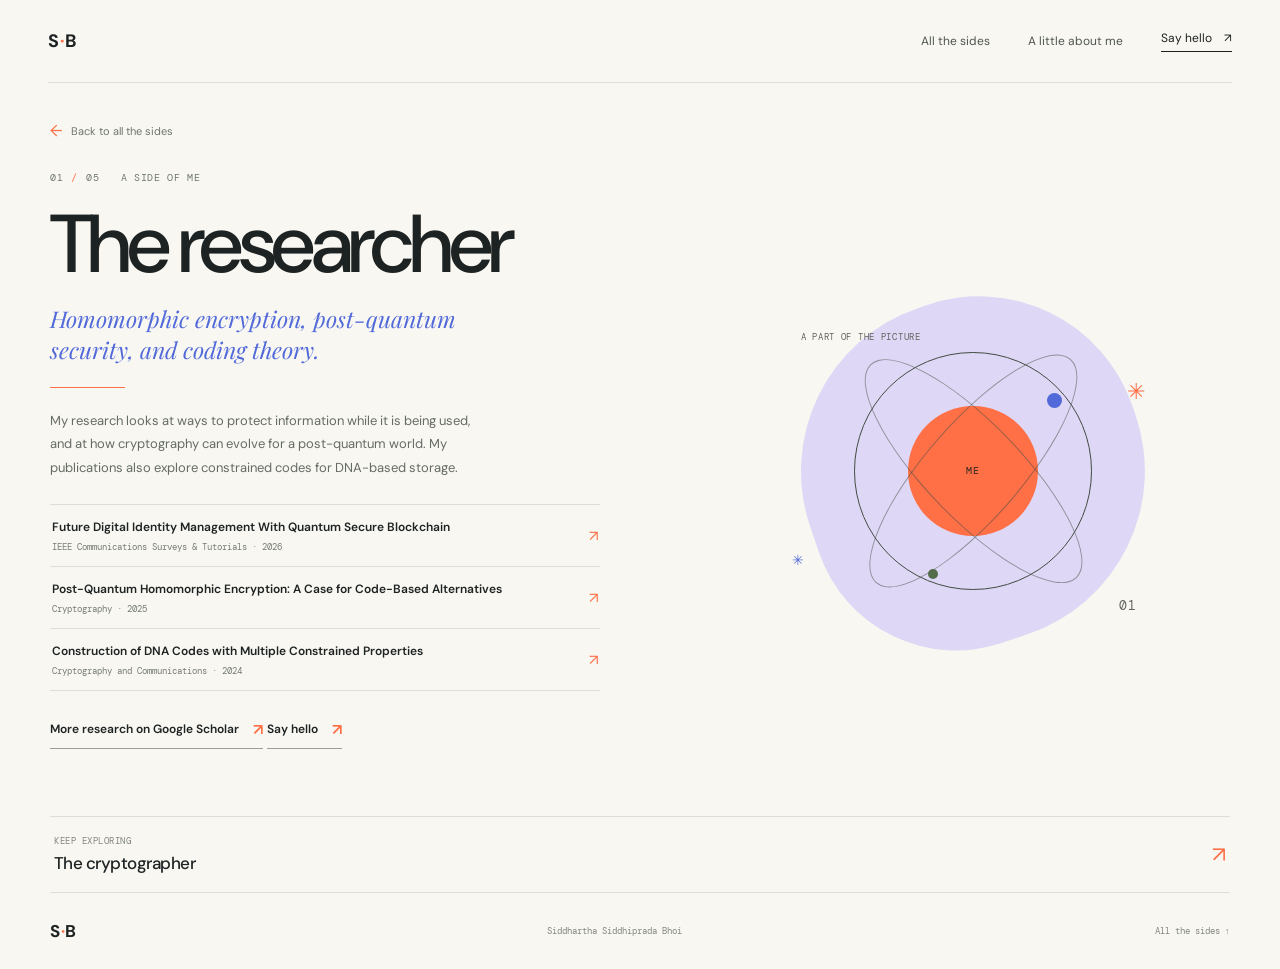
==== side.html @ e2498360 "Host photography images on the site" ====
<!doctype html>
<html lang="en">
  <head>
    <meta charset="utf-8">
    <meta name="viewport" content="width=device-width, initial-scale=1">
    <meta name="theme-color" content="#f8f7f2">
    <meta name="description" content="One of the many sides that make up a whole person.">
    <title>A side of me — a personal site</title>
    <link rel="stylesheet" href="styles.css">
    <script src="content.js" defer></script>
    <script src="app.js" defer></script>
  </head>
  <body class="detail-body">
    <header class="site-header">
      <a class="wordmark" href="index.html" aria-label="Home">S<span>·</span>B</a>
      <nav class="top-nav" aria-label="Main navigation"><a href="index.html#sides">All the sides</a><a href="index.html#about">A little about me</a><a class="nav-contact" href="index.html#hello">Say hello <span aria-hidden="true">↗</span></a></nav>
    </header>
    <main id="side-page" class="side-page page-wrap">
      <a class="back-link" href="index.html#sides"><span aria-hidden="true">←</span> Back to all the sides</a>
      <div class="detail-layout">
        <section class="detail-copy">
          <p class="eyebrow"><span data-side-number></span><span class="slash">/</span><span data-side-total></span> &nbsp; A SIDE OF ME</p>
          <h1 data-side-name>Your side</h1>
          <p class="detail-lede" data-side-subtitle></p>
          <div class="detail-divider"></div>
          <p class="detail-body-copy" data-side-detail></p>
          <ul class="publication-list" data-side-publications hidden></ul>
          <a class="text-link side-profile-link" data-side-profile href="#" target="_blank" rel="noopener noreferrer" hidden></a>
          <a class="text-link" href="index.html#hello">Say hello <span aria-hidden="true">↗</span></a>
        </section>
        <aside class="detail-art" aria-label="Decorative illustration">
          <span class="detail-art-label">A PART OF THE PICTURE</span>
          <div class="detail-orbit"><i></i><b></b><span>ME</span></div>
          <span class="detail-art-spark spark-a">✳</span><span class="detail-art-spark spark-b">✳</span>
          <span class="detail-art-index" data-side-number></span>
        </aside>
      </div>
      <section class="photo-section" data-side-gallery hidden aria-labelledby="photo-heading">
        <div class="section-heading">
          <div><p class="eyebrow">A FEW MOMENTS</p><h2 id="photo-heading">From behind the camera</h2></div>
          <p>Two frames from October and November 2018.</p>
        </div>
        <div class="photo-grid" data-photo-grid></div>
      </section>
      <a class="next-side" data-next-side href="side.html?side=two"><span><small>KEEP EXPLORING</small><b data-next-name>Next side</b></span><span class="next-arrow" aria-hidden="true">↗</span></a>
    </main>
    <footer class="site-footer page-wrap"><a class="wordmark" href="index.html">S<span>·</span>B</a><span>Siddhartha Siddhiprada Bhoi</span><a href="index.html#sides">All the sides ↑</a></footer>
  </body>
</html>
---- styles.css ----
@import url('https://fonts.googleapis.com/css2?family=DM+Mono:wght@400;500&family=DM+Sans:wght@400;500;600;700&family=Playfair+Display:ital,wght@0,500;0,600;1,500;1,600&display=swap');

:root{--paper:#f8f7f2;--ink:#1d2222;--muted:#727773;--line:#deded5;--orange:#ff7047;--blue:#5269d9;--lilac:#d7cdf8;--green:#d4e7c9;--mono:"DM Mono",monospace;--sans:"DM Sans",Arial,sans-serif;--serif:"Playfair Display",Georgia,serif;--wrap:1180px}
*{box-sizing:border-box}
html{scroll-behavior:smooth;scroll-padding-top:92px}
body{margin:0;background:var(--paper);color:var(--ink);font-family:var(--sans);-webkit-font-smoothing:antialiased}
a{color:inherit;text-decoration:none}
a:focus-visible,button:focus-visible{outline:3px solid var(--blue);outline-offset:5px}
.page-wrap{width:min(var(--wrap),calc(100% - 96px));margin-inline:auto}
.site-header{width:min(1320px,calc(100% - 96px));height:83px;margin-inline:auto;display:flex;align-items:center;justify-content:space-between;border-bottom:1px solid var(--line)}
.wordmark{font-weight:700;font-size:18px;letter-spacing:-1.4px}.wordmark span{color:var(--orange);padding-inline:2px}
.top-nav{display:flex;align-items:center;gap:38px;font-size:12px;color:#4f5551}.top-nav a{transition:color .18s}.top-nav a:hover,.site-footer a:hover{color:var(--orange)}
.nav-contact{color:var(--ink);border-bottom:1px solid var(--ink);padding-bottom:5px}.nav-contact span{padding-left:9px}
.menu-button,.mobile-nav{display:none}
.hero{min-height:610px;position:relative;display:grid;grid-template-columns:1fr .84fr;align-items:center;padding-block:76px 92px}
.hero-copy{position:relative;z-index:2;padding-bottom:20px}
.eyebrow{font:10px var(--mono);letter-spacing:.065em;color:#6f7770;margin:0 0 21px;display:flex;align-items:center;gap:8px}
.eyebrow-dot{width:7px;height:7px;border-radius:50%;background:var(--orange);display:inline-block}
h1,h2,p{margin-top:0}
h1,h2{font-weight:500;letter-spacing:-.055em}
.hero h1{font-size:clamp(54px,6vw,82px);line-height:1.02;margin-bottom:24px;max-width:640px}
.hero h1 em,.about-copy h2 em{font-family:var(--serif);font-weight:500;color:var(--blue);letter-spacing:-.055em}
.hero-intro{max-width:405px;font-size:15px;line-height:1.7;color:#616862;margin-bottom:27px}
.text-link{font-size:12px;font-weight:600;display:inline-flex;align-items:center;gap:14px;padding-bottom:8px;border-bottom:1px solid #9b9e96;transition:gap .2s,border-color .2s}.text-link:hover{gap:20px;border-color:var(--orange)}
.text-link span{font-size:16px;color:var(--orange)}
.hero-art{height:385px;position:relative;margin-left:8%;isolation:isolate}
.art-ring{position:absolute;border:1px solid #d9d8ce;border-radius:50%;aspect-ratio:1;left:50%;top:50%;transform:translate(-50%,-50%)}
.ring-one{width:min(350px,88%)}.ring-two{width:min(268px,68%);border-style:dashed;transform:translate(-50%,-50%) rotate(21deg)}
.art-shape{position:absolute;left:50%;top:50%;transform:translate(-50%,-50%)}
.shape-sun{width:183px;aspect-ratio:1;border-radius:50%;background:var(--orange);box-shadow:inset -16px -14px 0 rgba(183,62,36,.11)}
.shape-orbit{width:248px;height:106px;border:1px solid rgba(29,34,34,.65);border-radius:50%;transform:translate(-50%,-50%) rotate(-37deg)}.shape-orbit span{position:absolute;width:19px;height:19px;background:var(--blue);border:4px solid var(--paper);border-radius:50%;top:14px;right:25px}
.art-sticker{position:absolute;z-index:3;font:9px/1.55 var(--mono);letter-spacing:.06em}.sticker-top{top:18px;right:4%}.sticker-bottom{bottom:31px;left:5%;transform:rotate(-9deg)}.sticker-bottom span{font-size:18px;color:var(--orange);vertical-align:middle;margin-left:5px}
.art-spark{position:absolute;color:var(--blue);font-size:27px}.spark-one{left:5%;top:23%}.spark-two{right:8%;bottom:17%;font-size:16px;color:var(--orange)}
.hero-bottom{position:absolute;left:0;right:0;bottom:30px;display:flex;justify-content:space-between;font:9px var(--mono);letter-spacing:.07em;color:#858a82}.hero-bottom b{font-size:14px;color:var(--orange);margin-left:8px}
.sides-section{background:#efeee8;padding:86px 0 72px}
.section-heading{display:flex;justify-content:space-between;align-items:end;margin-bottom:36px}
.section-heading .eyebrow{margin-bottom:12px}.section-heading h2{font-size:44px;margin:0;line-height:1.1}.period{color:var(--orange)}
.section-heading>p{font-size:12px;line-height:1.7;color:var(--muted);margin:0 2px 3px 20px}
.side-grid{display:grid;grid-template-columns:repeat(2,minmax(0,1fr));gap:18px;max-width:880px}
.side-card{min-height:286px;padding:19px 18px 17px;display:flex;flex-direction:column;justify-content:space-between;position:relative;overflow:hidden;isolation:isolate;transition:transform .2s,box-shadow .2s}
.side-card:hover{transform:translateY(-5px);box-shadow:0 12px 26px #20202012}
.card-lilac{background:#ded7f5}.card-orange{background:#f2c19f}.card-blue{background:#d2daef}.card-green{background:#d3e2cc}.card-pink{background:#efd2df}
.card-top,.card-bottom{display:flex;align-items:start;justify-content:space-between}.card-top{font:9px var(--mono);color:#41463f}.card-symbol{font-size:25px;line-height:1}
.card-main{display:flex;flex-direction:column;gap:8px;padding-bottom:12px}.card-name{font-size:22px;line-height:1.1;letter-spacing:-.045em;font-weight:600}.card-subtitle{font-size:11px;line-height:1.5;max-width:190px;color:#434a43}
.card-bottom{border-top:1px solid #1d222229;padding-top:11px;gap:12px;font-size:9px;line-height:1.5;color:#4d514c}.card-bottom>span:first-child{max-width:180px}.card-arrow{font-size:15px;transition:transform .2s}.side-card:hover .card-arrow{transform:translate(2px,-2px)}
.section-footnote{font-size:11px;color:#676d67;margin:27px 0 0}.asterisk{font-size:17px;color:var(--orange);vertical-align:-2px;margin-right:6px}
.about-section{min-height:425px;display:grid;grid-template-columns:.8fr 1fr;align-items:center;gap:8%;padding-block:72px}
.about-mark{height:245px;width:245px;background:#e0e9d7;border-radius:50%;margin:auto;position:relative;display:flex;flex-direction:column;justify-content:center;align-items:center;transform:rotate(-8deg);font-family:var(--serif);font-size:31px;line-height:1.05;color:#425449}
.about-mark span:last-of-type{font-style:italic;color:var(--blue)}.about-mark i{font-style:normal;font-family:var(--sans);position:absolute;top:35px;right:25px;font-size:24px;color:var(--orange)}
.about-copy .eyebrow{margin-bottom:14px}.about-copy h2{font-size:43px;line-height:1.1;margin-bottom:17px}.about-copy>p:not(.eyebrow){max-width:430px;font-size:13px;line-height:1.75;color:#616862;margin-bottom:20px}
.hello-section{background:var(--ink);color:var(--paper);overflow:hidden}.hello-inner{min-height:285px;display:grid;grid-template-columns:1fr .65fr;align-items:center;position:relative;padding-block:55px}
.hello-section .eyebrow{color:#bec1b7;margin-bottom:14px}.hello-section h2{font-size:49px;line-height:1.04;margin:0}.hello-right{justify-self:start;max-width:295px;padding-top:31px;position:relative;z-index:1}.hello-right p{font-size:12px;line-height:1.7;color:#c3c5be;margin:0 0 17px}.hello-button{display:inline-flex;align-items:center;gap:24px;border-radius:30px;background:var(--orange);color:#211f1c;font-size:11px;font-weight:700;padding:12px 17px;transition:background .2s,transform .2s}.hello-button:hover{background:#ff8c69;transform:translateY(-2px)}.hello-button span{font-size:15px}
.hello-doodle{position:absolute;font-size:210px;line-height:1;color:#ffffff08;right:0;top:27px}
.site-footer{min-height:76px;display:flex;align-items:center;justify-content:space-between;gap:18px;font:9px var(--mono);color:#82877e}.site-footer .wordmark{font:700 17px var(--sans);color:var(--ink)}
.detail-body{min-height:100vh;display:flex;flex-direction:column}.side-page{flex:1;padding-top:37px}.back-link{font-size:11px;color:#70766f;display:inline-flex;gap:9px;align-items:center}.back-link span{color:var(--orange);font-size:16px;transition:transform .2s}.back-link:hover span{transform:translateX(-3px)}
.detail-layout{min-height:493px;display:grid;grid-template-columns:1fr .9fr;align-items:center;gap:8%;padding-block:30px 45px}.detail-copy .eyebrow{margin-bottom:19px}.detail-copy .slash{color:var(--orange)}.detail-copy h1{font-size:clamp(52px,7vw,82px);line-height:1;margin:0 0 18px}.detail-lede{font:italic 23px/1.35 var(--serif);color:var(--blue);max-width:470px;margin-bottom:22px}.detail-divider{height:1px;width:75px;background:var(--orange);margin-bottom:21px}.detail-body-copy{font-size:13px;line-height:1.8;color:#656b65;max-width:440px;margin-bottom:25px}
.publication-list{list-style:none;padding:0;margin:2px 0 26px;max-width:550px;border-top:1px solid var(--line)}.publication-list[hidden]{display:none}.publication-list li{border-bottom:1px solid var(--line)}.publication-list a{display:grid;grid-template-columns:1fr auto;gap:5px 14px;padding:13px 2px;align-items:center}.publication-list a:hover span{color:var(--blue)}.publication-list span{font-size:12px;font-weight:600;line-height:1.5}.publication-list small{font:9px var(--mono);color:#767c74}.publication-list b{grid-column:2;grid-row:1 / span 2;color:var(--orange);font-size:15px;font-weight:400}.side-profile-link{margin-bottom:22px}.side-profile-link[hidden]{display:none}
.detail-art{aspect-ratio:1;max-width:410px;width:100%;justify-self:center;position:relative;display:grid;place-items:center}.detail-art:before{content:"";position:absolute;inset:8%;background:#ded7f5;border-radius:50% 47% 50% 42%;transform:rotate(-19deg)}.detail-art-label,.detail-art-index{position:absolute;z-index:1;font:9px var(--mono);letter-spacing:.08em;color:#61655e}.detail-art-label{top:16%;left:8%}.detail-art-index{right:10%;bottom:15%;font-size:13px}.detail-orbit{position:relative;z-index:1;width:58%;aspect-ratio:1;border:1px solid #424c43;border-radius:50%;display:grid;place-items:center}.detail-orbit:before,.detail-orbit:after{content:"";position:absolute;width:125%;height:40%;border:1px solid #424c4385;border-radius:50%;transform:rotate(46deg)}.detail-orbit:after{transform:rotate(-49deg)}.detail-orbit span{width:55%;aspect-ratio:1;border-radius:50%;background:var(--orange);display:grid;place-items:center;font:10px var(--mono);letter-spacing:.08em;color:#29251f}.detail-orbit i,.detail-orbit b{position:absolute;z-index:2;width:15px;height:15px;border-radius:50%;background:var(--blue);top:17%;right:12%}.detail-orbit b{width:10px;height:10px;background:#536c49;top:auto;right:auto;bottom:4%;left:31%}.detail-art-spark{position:absolute;z-index:1;color:var(--orange);font-size:22px}.spark-a{top:27%;right:8%}.spark-b{bottom:26%;left:6%;font-size:14px;color:var(--blue)}
.detail-orange .detail-art:before{background:#f2c19f}.detail-blue .detail-art:before{background:#d2daef}.detail-green .detail-art:before{background:#d3e2cc}.detail-pink .detail-art:before{background:#efd2df}
.next-side{min-height:77px;border-top:1px solid var(--line);border-bottom:1px solid var(--line);display:flex;align-items:center;justify-content:space-between;padding:12px 4px;transition:padding .2s}.next-side:hover{padding-inline:11px}.next-side>span:first-child{display:flex;flex-direction:column;gap:5px}.next-side small{font:9px var(--mono);color:#81867e;letter-spacing:.06em}.next-side b{font-size:17px;font-weight:500;letter-spacing:-.03em}.next-arrow{font-size:22px;color:var(--orange)}.detail-body .site-footer{width:min(var(--wrap),calc(100% - 96px));margin-inline:auto}
.photo-section{padding:31px 0 56px;border-top:1px solid var(--line)}.photo-section[hidden]{display:none}.photo-section .section-heading{margin-bottom:21px}.photo-section .section-heading h2{font-size:clamp(29px,4vw,43px)}.photo-section .section-heading>p{max-width:220px;font:italic 15px/1.5 var(--serif);color:#73786f}.photo-grid{display:grid;grid-template-columns:repeat(2,minmax(0,1fr));gap:22px}.photo-card{margin:0;min-width:0}.photo-card img{display:block;width:100%;aspect-ratio:1.78;object-fit:cover;background:#e7e4dc}.photo-card figcaption{padding:10px 2px;font:10px var(--mono);letter-spacing:.025em;color:#70766f}
@media(max-width:600px){.photo-section{padding:28px 0 42px}.photo-section .section-heading>p{margin-top:7px}.photo-grid{grid-template-columns:1fr;gap:13px}.photo-card img{aspect-ratio:1.6}}
@media(max-width:900px){.page-wrap,.site-header,.detail-body .site-footer{width:calc(100% - 56px)}.hero{min-height:550px;grid-template-columns:1fr .8fr}.hero h1{font-size:clamp(52px,7vw,70px)}.hero-art{margin-left:0;transform:scale(.9)}.side-grid{grid-template-columns:repeat(2,minmax(0,1fr))}.side-card{min-height:255px}.about-section{gap:4%}.detail-layout{gap:4%}}
@media(max-width:600px){html{scroll-padding-top:65px}.page-wrap,.site-header,.detail-body .site-footer{width:calc(100% - 40px)}.site-header{height:66px}.top-nav{display:none}.menu-button{display:flex;width:40px;height:40px;background:transparent;border:0;flex-direction:column;align-items:center;justify-content:center;gap:5px;cursor:pointer}.menu-button span{height:1px;width:19px;background:var(--ink)}.mobile-nav:not([hidden]){position:absolute;z-index:5;top:66px;left:0;right:0;background:var(--paper);padding:20px;display:grid;gap:18px;border-bottom:1px solid var(--line);font-size:13px}.hero{min-height:auto;grid-template-columns:1fr;padding-block:72px 65px}.hero-copy{padding-bottom:0}.hero .eyebrow{font-size:9px}.hero h1{font-size:clamp(50px,13vw,68px)}.hero-intro{font-size:14px;max-width:370px}.hero-art{height:285px;width:min(100%,350px);justify-self:center;transform:none;margin:29px 0 8px}.shape-sun{width:150px}.shape-orbit{width:212px;height:90px}.ring-one{width:285px}.ring-two{width:222px}.hero-bottom{bottom:17px;font-size:8px}.sides-section{padding:61px 0 48px}.section-heading{display:block;margin-bottom:23px}.section-heading h2{font-size:39px}.section-heading>p{margin:12px 0 0;font-size:11px}.side-grid{grid-template-columns:1fr;gap:11px}.side-card{min-height:190px;padding:14px 13px 13px}.card-name{font-size:19px}.card-subtitle{font-size:10px}.card-bottom{font-size:8px}.card-symbol{font-size:21px}.section-footnote{font-size:10px;line-height:1.6}.about-section{min-height:0;grid-template-columns:1fr;padding-block:63px;gap:35px}.about-mark{width:190px;height:190px;font-size:26px;justify-self:center}.about-mark i{top:24px;right:19px}.about-copy h2{font-size:39px}.about-copy>p:not(.eyebrow){font-size:12px}.hello-inner{min-height:0;grid-template-columns:1fr;padding-block:49px}.hello-section h2{font-size:43px}.hello-right{padding-top:24px}.hello-doodle{font-size:150px;top:10px;right:-33px}.site-footer{min-height:68px;flex-wrap:wrap;padding-block:17px;font-size:8px}.site-footer>span{order:3;width:100%;text-align:center}.detail-body .site-footer{margin-top:36px}.side-page{padding-top:26px}.detail-layout{grid-template-columns:1fr;gap:0;padding-block:39px 27px}.detail-copy h1{font-size:58px}.detail-lede{font-size:21px}.detail-art{width:min(100%,310px);margin-top:25px}.next-side b{font-size:15px}}
@media(prefers-reduced-motion:reduce){*,*::before,*::after{scroll-behavior:auto!important;transition-duration:.01ms!important;animation-duration:.01ms!important;animation-iteration-count:1!important}}
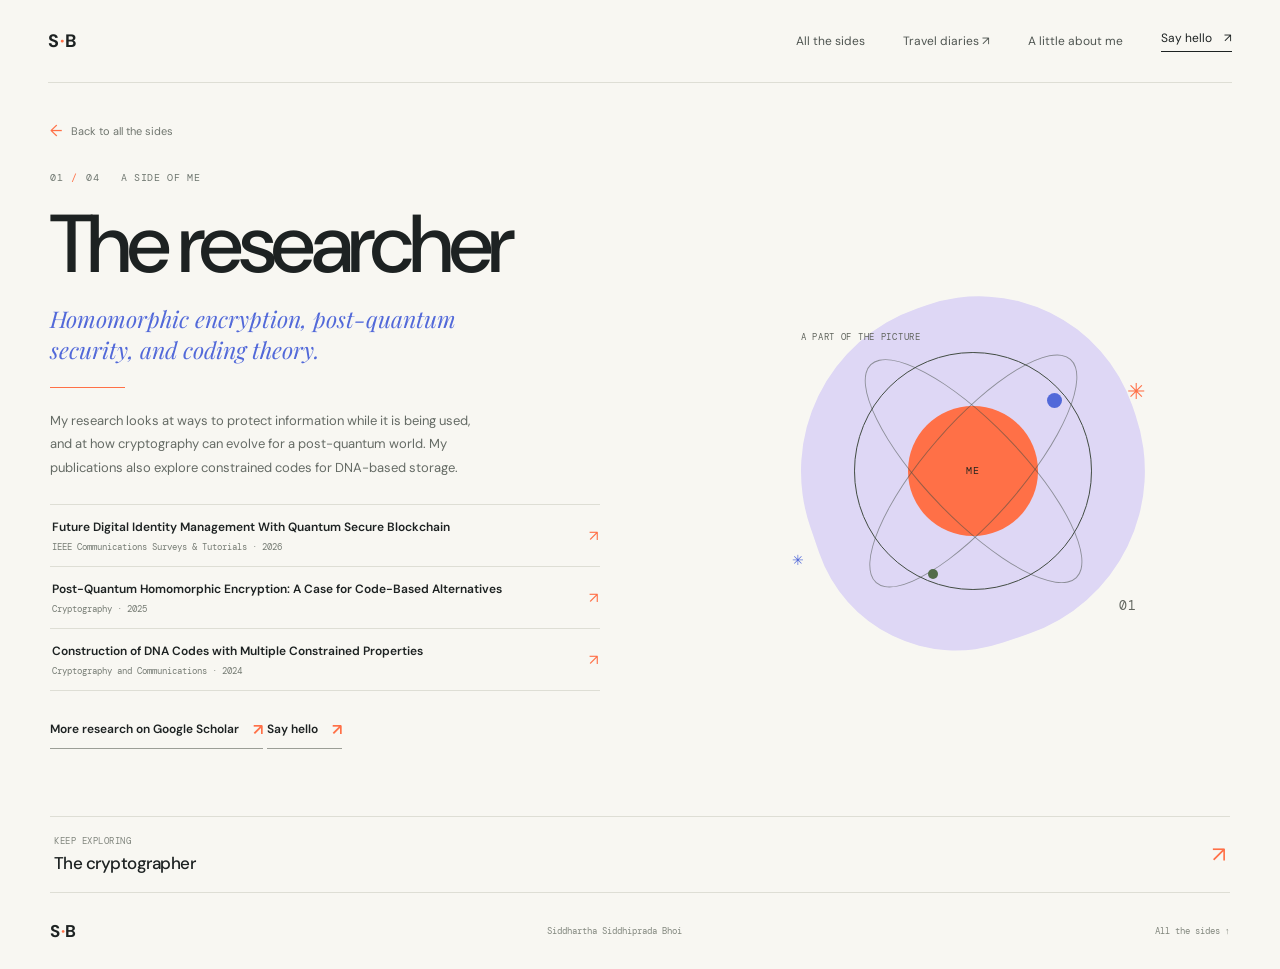
==== commit 193ea14f: "Make the site more personal and surface travel diaries" ====
--- a/side.html
+++ b/side.html
@@ -13,7 +13,8 @@
   <body class="detail-body">
     <header class="site-header">
       <a class="wordmark" href="index.html" aria-label="Home">S<span>·</span>B</a>
-      <nav class="top-nav" aria-label="Main navigation"><a href="index.html#sides">All the sides</a><a href="index.html#about">A little about me</a><a class="nav-contact" href="index.html#hello">Say hello <span aria-hidden="true">↗</span></a></nav>
+      <nav class="top-nav" aria-label="Main navigation"><a href="index.html#sides">All the sides</a><a class="nav-travel" href="side.html?side=travel">Travel diaries <span aria-hidden="true">↗</span></a><a href="index.html#about">A little about me</a><a class="nav-contact" href="index.html#hello">Say hello <span aria-hidden="true">↗</span></a></nav>
+      <button class="menu-button" type="button" aria-expanded="false" aria-controls="mobile-nav" aria-label="Open menu"><span></span><span></span></button>
     </header>
     <main id="side-page" class="side-page page-wrap">
       <a class="back-link" href="index.html#sides"><span aria-hidden="true">←</span> Back to all the sides</a>
@@ -37,13 +38,26 @@
       </div>
       <section class="photo-section" data-side-gallery hidden aria-labelledby="photo-heading">
         <div class="section-heading">
-          <div><p class="eyebrow">A FEW MOMENTS</p><h2 id="photo-heading">From behind the camera</h2></div>
-          <p>Two frames from October and November 2018.</p>
+          <div><p class="eyebrow" data-gallery-eyebrow>A FEW MOMENTS</p><h2 id="photo-heading" data-gallery-heading>From behind the camera</h2></div>
+          <p data-gallery-intro>Two frames from October and November 2018.</p>
         </div>
         <div class="photo-grid" data-photo-grid></div>
+      </section>
+      <section class="visit-section" data-visit-map hidden aria-labelledby="visit-heading">
+        <div class="section-heading">
+          <div><p class="eyebrow">PLACES THAT STAY WITH ME</p><h2 id="visit-heading">Where I’ve been</h2></div>
+          <p>Marked by city, without pinpointing exact addresses.</p>
+        </div>
+        <div class="world-map-wrap">
+          <img class="world-map" src="assets/world-map.svg" alt="">
+          <div class="map-pins" data-map-pins aria-hidden="true"></div>
+        </div>
+        <ul class="place-list" data-place-list aria-label="Places visited"></ul>
+        <p class="map-credit">Map outlines: <a href="https://www.naturalearthdata.com/downloads/110m-cultural-vectors/110m-admin-0-countries/" target="_blank" rel="noopener noreferrer">Natural Earth</a></p>
       </section>
       <a class="next-side" data-next-side href="side.html?side=two"><span><small>KEEP EXPLORING</small><b data-next-name>Next side</b></span><span class="next-arrow" aria-hidden="true">↗</span></a>
     </main>
     <footer class="site-footer page-wrap"><a class="wordmark" href="index.html">S<span>·</span>B</a><span>Siddhartha Siddhiprada Bhoi</span><a href="index.html#sides">All the sides ↑</a></footer>
+    <nav class="mobile-nav" id="mobile-nav" aria-label="Mobile navigation" hidden><a href="index.html#sides">All the sides</a><a href="side.html?side=travel">Travel diaries ↗</a><a href="index.html#about">A little about me</a><a href="index.html#hello">Say hello ↗</a></nav>
   </body>
 </html>
--- a/styles.css
+++ b/styles.css
@@ -23,7 +23,17 @@
 .hero-intro{max-width:405px;font-size:15px;line-height:1.7;color:#616862;margin-bottom:27px}
 .text-link{font-size:12px;font-weight:600;display:inline-flex;align-items:center;gap:14px;padding-bottom:8px;border-bottom:1px solid #9b9e96;transition:gap .2s,border-color .2s}.text-link:hover{gap:20px;border-color:var(--orange)}
 .text-link span{font-size:16px;color:var(--orange)}
+.hero-actions{display:flex;align-items:center;flex-wrap:wrap;gap:22px}
+.quiet-link{font-size:11px;color:#737970;display:inline-flex;align-items:center;gap:8px;transition:color .18s}.quiet-link:hover{color:var(--blue)}.quiet-link span{font-size:15px;color:var(--orange)}
 .hero-art{height:385px;position:relative;margin-left:8%;isolation:isolate}
+.photo-collage{height:430px;margin-left:3%;isolation:isolate;overflow:visible}
+.photo-collage:before{content:"";position:absolute;z-index:-1;width:74%;aspect-ratio:1;right:1%;top:11%;border-radius:51% 49% 48% 52%;background:#eee8db;transform:rotate(13deg)}
+.hero-photo{position:absolute;margin:0;padding:9px 9px 31px;background:#fffdf8;box-shadow:0 16px 38px #25251f24}
+.hero-photo img{display:block;width:100%;height:calc(100% - 23px);object-fit:cover;background:#e7e4dc}
+.hero-photo figcaption{height:23px;display:flex;align-items:end;font:8px var(--mono);letter-spacing:.015em;color:#666b63;white-space:nowrap}
+.hero-photo-main{z-index:1;width:91%;height:78%;left:1%;top:5%;transform:rotate(-2.7deg)}
+.hero-photo-small{z-index:2;width:49%;height:41%;right:-1%;bottom:3%;transform:rotate(3.5deg)}
+.photo-collage-note{position:absolute;left:1%;bottom:0;font:9px var(--mono);letter-spacing:.035em;color:#73776e;transform:rotate(-4deg)}.photo-collage-note span{color:var(--orange);font-size:14px;margin-left:5px}
 .art-ring{position:absolute;border:1px solid #d9d8ce;border-radius:50%;aspect-ratio:1;left:50%;top:50%;transform:translate(-50%,-50%)}
 .ring-one{width:min(350px,88%)}.ring-two{width:min(268px,68%);border-style:dashed;transform:translate(-50%,-50%) rotate(21deg)}
 .art-shape{position:absolute;left:50%;top:50%;transform:translate(-50%,-50%)}
@@ -60,6 +70,8 @@
 .next-side{min-height:77px;border-top:1px solid var(--line);border-bottom:1px solid var(--line);display:flex;align-items:center;justify-content:space-between;padding:12px 4px;transition:padding .2s}.next-side:hover{padding-inline:11px}.next-side>span:first-child{display:flex;flex-direction:column;gap:5px}.next-side small{font:9px var(--mono);color:#81867e;letter-spacing:.06em}.next-side b{font-size:17px;font-weight:500;letter-spacing:-.03em}.next-arrow{font-size:22px;color:var(--orange)}.detail-body .site-footer{width:min(var(--wrap),calc(100% - 96px));margin-inline:auto}
 .photo-section{padding:31px 0 56px;border-top:1px solid var(--line)}.photo-section[hidden]{display:none}.photo-section .section-heading{margin-bottom:21px}.photo-section .section-heading h2{font-size:clamp(29px,4vw,43px)}.photo-section .section-heading>p{max-width:220px;font:italic 15px/1.5 var(--serif);color:#73786f}.photo-grid{display:grid;grid-template-columns:repeat(2,minmax(0,1fr));gap:22px}.photo-card{margin:0;min-width:0}.photo-card img{display:block;width:100%;aspect-ratio:1.78;object-fit:cover;background:#e7e4dc}.photo-card figcaption{padding:10px 2px;font:10px var(--mono);letter-spacing:.025em;color:#70766f}
 @media(max-width:600px){.photo-section{padding:28px 0 42px}.photo-section .section-heading>p{margin-top:7px}.photo-grid{grid-template-columns:1fr;gap:13px}.photo-card img{aspect-ratio:1.6}}
-@media(max-width:900px){.page-wrap,.site-header,.detail-body .site-footer{width:calc(100% - 56px)}.hero{min-height:550px;grid-template-columns:1fr .8fr}.hero h1{font-size:clamp(52px,7vw,70px)}.hero-art{margin-left:0;transform:scale(.9)}.side-grid{grid-template-columns:repeat(2,minmax(0,1fr))}.side-card{min-height:255px}.about-section{gap:4%}.detail-layout{gap:4%}}
-@media(max-width:600px){html{scroll-padding-top:65px}.page-wrap,.site-header,.detail-body .site-footer{width:calc(100% - 40px)}.site-header{height:66px}.top-nav{display:none}.menu-button{display:flex;width:40px;height:40px;background:transparent;border:0;flex-direction:column;align-items:center;justify-content:center;gap:5px;cursor:pointer}.menu-button span{height:1px;width:19px;background:var(--ink)}.mobile-nav:not([hidden]){position:absolute;z-index:5;top:66px;left:0;right:0;background:var(--paper);padding:20px;display:grid;gap:18px;border-bottom:1px solid var(--line);font-size:13px}.hero{min-height:auto;grid-template-columns:1fr;padding-block:72px 65px}.hero-copy{padding-bottom:0}.hero .eyebrow{font-size:9px}.hero h1{font-size:clamp(50px,13vw,68px)}.hero-intro{font-size:14px;max-width:370px}.hero-art{height:285px;width:min(100%,350px);justify-self:center;transform:none;margin:29px 0 8px}.shape-sun{width:150px}.shape-orbit{width:212px;height:90px}.ring-one{width:285px}.ring-two{width:222px}.hero-bottom{bottom:17px;font-size:8px}.sides-section{padding:61px 0 48px}.section-heading{display:block;margin-bottom:23px}.section-heading h2{font-size:39px}.section-heading>p{margin:12px 0 0;font-size:11px}.side-grid{grid-template-columns:1fr;gap:11px}.side-card{min-height:190px;padding:14px 13px 13px}.card-name{font-size:19px}.card-subtitle{font-size:10px}.card-bottom{font-size:8px}.card-symbol{font-size:21px}.section-footnote{font-size:10px;line-height:1.6}.about-section{min-height:0;grid-template-columns:1fr;padding-block:63px;gap:35px}.about-mark{width:190px;height:190px;font-size:26px;justify-self:center}.about-mark i{top:24px;right:19px}.about-copy h2{font-size:39px}.about-copy>p:not(.eyebrow){font-size:12px}.hello-inner{min-height:0;grid-template-columns:1fr;padding-block:49px}.hello-section h2{font-size:43px}.hello-right{padding-top:24px}.hello-doodle{font-size:150px;top:10px;right:-33px}.site-footer{min-height:68px;flex-wrap:wrap;padding-block:17px;font-size:8px}.site-footer>span{order:3;width:100%;text-align:center}.detail-body .site-footer{margin-top:36px}.side-page{padding-top:26px}.detail-layout{grid-template-columns:1fr;gap:0;padding-block:39px 27px}.detail-copy h1{font-size:58px}.detail-lede{font-size:21px}.detail-art{width:min(100%,310px);margin-top:25px}.next-side b{font-size:15px}}
+.visit-section{padding:30px 0 56px;border-top:1px solid var(--line)}.visit-section[hidden]{display:none}.visit-section .section-heading{margin-bottom:21px}.visit-section .section-heading h2{font-size:clamp(29px,4vw,43px)}.visit-section .section-heading>p{max-width:235px;font:italic 15px/1.5 var(--serif);color:#73786f}.world-map-wrap{position:relative;overflow:hidden;background:#eef0ea}.world-map{display:block;width:100%;height:auto}.map-pins{position:absolute;inset:0;pointer-events:none}.map-pin{position:absolute;width:11px;height:11px;border-radius:50%;transform:translate(-50%,-50%);background:var(--orange);border:2px solid #fffdf6;box-shadow:0 0 0 4px #e9905680}.place-list{list-style:none;margin:18px 0 4px;padding:0;display:grid;grid-template-columns:repeat(auto-fit,minmax(150px,1fr));gap:9px}.place-list li{display:flex;align-items:center;gap:10px;padding:10px 12px;border:1px solid var(--line);background:#fbfaf6}.place-pin{width:7px;height:7px;flex:none;border-radius:50%;background:var(--orange)}.place-list li>span:last-child{display:grid;gap:3px}.place-list b{font-size:11px;font-weight:600}.place-list small{font:9px var(--mono);color:#73786f}.map-credit{margin:13px 0 0;text-align:right;font:8px var(--mono);color:#898d84}.map-credit a{border-bottom:1px solid currentColor}
+@media(max-width:600px){.visit-section{padding:27px 0 42px}.visit-section .section-heading>p{margin-top:7px}.place-list{grid-template-columns:repeat(2,minmax(0,1fr));gap:7px}.place-list li{padding:9px 8px}}
+@media(max-width:900px){.page-wrap,.site-header,.detail-body .site-footer{width:calc(100% - 56px)}.hero{min-height:550px;grid-template-columns:1fr .8fr}.hero h1{font-size:clamp(52px,7vw,70px)}.hero-art{margin-left:0;transform:scale(.9)}.photo-collage{transform:scale(.93)}.side-grid{grid-template-columns:repeat(2,minmax(0,1fr))}.side-card{min-height:255px}.about-section{gap:4%}.detail-layout{gap:4%}}
+@media(max-width:600px){html{scroll-padding-top:65px}.page-wrap,.site-header,.detail-body .site-footer{width:calc(100% - 40px)}.site-header{height:66px}.top-nav{display:none}.menu-button{display:flex;width:40px;height:40px;background:transparent;border:0;flex-direction:column;align-items:center;justify-content:center;gap:5px;cursor:pointer}.menu-button span{height:1px;width:19px;background:var(--ink)}.mobile-nav:not([hidden]){position:absolute;z-index:5;top:66px;left:0;right:0;background:var(--paper);padding:20px;display:grid;gap:18px;border-bottom:1px solid var(--line);font-size:13px}.hero{min-height:auto;grid-template-columns:1fr;padding-block:72px 65px}.hero-copy{padding-bottom:0}.hero .eyebrow{font-size:9px}.hero h1{font-size:clamp(50px,13vw,68px)}.hero-intro{font-size:14px;max-width:370px}.hero-actions{gap:15px}.photo-collage{height:290px;width:min(100%,390px);justify-self:center;transform:none;margin:29px 0 18px}.hero-photo{padding:7px 7px 26px}.hero-photo figcaption{height:19px;font-size:7px}.hero-photo img{height:calc(100% - 19px)}.hero-bottom{bottom:17px;font-size:8px}.sides-section{padding:61px 0 48px}.section-heading{display:block;margin-bottom:23px}.section-heading h2{font-size:39px}.section-heading>p{margin:12px 0 0;font-size:11px}.side-grid{grid-template-columns:1fr;gap:11px}.side-card{min-height:190px;padding:14px 13px 13px}.card-name{font-size:19px}.card-subtitle{font-size:10px}.card-bottom{font-size:8px}.card-symbol{font-size:21px}.section-footnote{font-size:10px;line-height:1.6}.about-section{min-height:0;grid-template-columns:1fr;padding-block:63px;gap:35px}.about-mark{width:190px;height:190px;font-size:26px;justify-self:center}.about-mark i{top:24px;right:19px}.about-copy h2{font-size:39px}.about-copy>p:not(.eyebrow){font-size:12px}.hello-inner{min-height:0;grid-template-columns:1fr;padding-block:49px}.hello-section h2{font-size:43px}.hello-right{padding-top:24px}.hello-doodle{font-size:150px;top:10px;right:-33px}.site-footer{min-height:68px;flex-wrap:wrap;padding-block:17px;font-size:8px}.site-footer>span{order:3;width:100%;text-align:center}.detail-body .site-footer{margin-top:36px}.side-page{padding-top:26px}.detail-layout{grid-template-columns:1fr;gap:0;padding-block:39px 27px}.detail-copy h1{font-size:58px}.detail-lede{font-size:21px}.detail-art{width:min(100%,310px);margin-top:25px}.next-side b{font-size:15px}}
 @media(prefers-reduced-motion:reduce){*,*::before,*::after{scroll-behavior:auto!important;transition-duration:.01ms!important;animation-duration:.01ms!important;animation-iteration-count:1!important}}
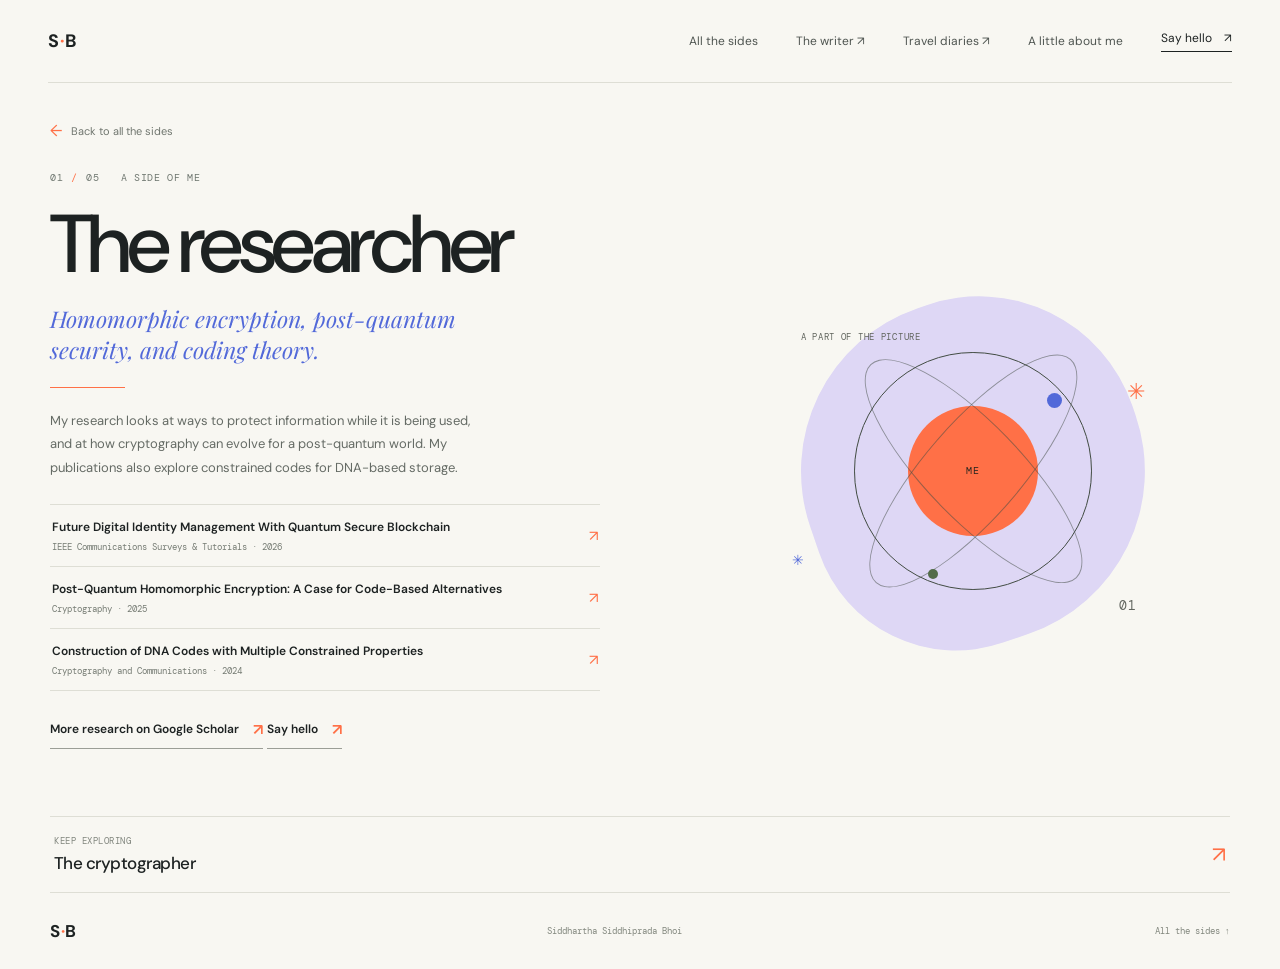
==== commit 09faa65e: "Add Instagram photos and writing page" ====
--- a/side.html
+++ b/side.html
@@ -7,13 +7,13 @@
     <meta name="description" content="One of the many sides that make up a whole person.">
     <title>A side of me — a personal site</title>
     <link rel="stylesheet" href="styles.css">
-    <script src="content.js" defer></script>
-    <script src="app.js" defer></script>
+    <script src="content.js?v=20261005-instagram1" defer></script>
+    <script src="app.js?v=20261005-instagram1" defer></script>
   </head>
   <body class="detail-body">
     <header class="site-header">
       <a class="wordmark" href="index.html" aria-label="Home">S<span>·</span>B</a>
-      <nav class="top-nav" aria-label="Main navigation"><a href="index.html#sides">All the sides</a><a class="nav-travel" href="side.html?side=travel">Travel diaries <span aria-hidden="true">↗</span></a><a href="index.html#about">A little about me</a><a class="nav-contact" href="index.html#hello">Say hello <span aria-hidden="true">↗</span></a></nav>
+      <nav class="top-nav" aria-label="Main navigation"><a href="index.html#sides">All the sides</a><a href="side.html?side=writing">The writer <span aria-hidden="true">↗</span></a><a class="nav-travel" href="side.html?side=travel">Travel diaries <span aria-hidden="true">↗</span></a><a href="index.html#about">A little about me</a><a class="nav-contact" href="index.html#hello">Say hello <span aria-hidden="true">↗</span></a></nav>
       <button class="menu-button" type="button" aria-expanded="false" aria-controls="mobile-nav" aria-label="Open menu"><span></span><span></span></button>
     </header>
     <main id="side-page" class="side-page page-wrap">
@@ -49,15 +49,24 @@
           <p>Marked by city, without pinpointing exact addresses.</p>
         </div>
         <div class="world-map-wrap">
-          <img class="world-map" src="assets/world-map.svg" alt="">
+          <img class="world-map" src="assets/world-map.svg" alt="World map showing visited places in Australia.">
           <div class="map-pins" data-map-pins aria-hidden="true"></div>
         </div>
         <ul class="place-list" data-place-list aria-label="Places visited"></ul>
+        <p class="map-empty" data-map-empty hidden><span class="map-empty-dot" aria-hidden="true"></span><span>Share the cities or countries you’ve visited, and I’ll mark them here.</span></p>
         <p class="map-credit">Map outlines: <a href="https://www.naturalearthdata.com/downloads/110m-cultural-vectors/110m-admin-0-countries/" target="_blank" rel="noopener noreferrer">Natural Earth</a></p>
+      </section>
+      <section class="writing-section" data-side-writing hidden aria-labelledby="writing-heading">
+        <div class="section-heading">
+          <div><p class="eyebrow">WORDS THAT KEPT WALKING</p><h2 id="writing-heading">A few things I’ve written</h2></div>
+          <p>Lines that started as captions and carried on past the photograph.</p>
+        </div>
+        <div class="writing-list" data-writing-list></div>
       </section>
       <a class="next-side" data-next-side href="side.html?side=two"><span><small>KEEP EXPLORING</small><b data-next-name>Next side</b></span><span class="next-arrow" aria-hidden="true">↗</span></a>
     </main>
     <footer class="site-footer page-wrap"><a class="wordmark" href="index.html">S<span>·</span>B</a><span>Siddhartha Siddhiprada Bhoi</span><a href="index.html#sides">All the sides ↑</a></footer>
-    <nav class="mobile-nav" id="mobile-nav" aria-label="Mobile navigation" hidden><a href="index.html#sides">All the sides</a><a href="side.html?side=travel">Travel diaries ↗</a><a href="index.html#about">A little about me</a><a href="index.html#hello">Say hello ↗</a></nav>
+    <nav class="mobile-nav" id="mobile-nav" aria-label="Mobile navigation" hidden><a href="index.html#sides">All the sides</a><a href="side.html?side=writing">The writer ↗</a><a href="side.html?side=travel">Travel diaries ↗</a><a href="index.html#about">A little about me</a><a href="index.html#hello">Say hello ↗</a></nav>
   </body>
 </html>
+
--- a/styles.css
+++ b/styles.css
@@ -69,9 +69,15 @@
 .detail-orange .detail-art:before{background:#f2c19f}.detail-blue .detail-art:before{background:#d2daef}.detail-green .detail-art:before{background:#d3e2cc}.detail-pink .detail-art:before{background:#efd2df}
 .next-side{min-height:77px;border-top:1px solid var(--line);border-bottom:1px solid var(--line);display:flex;align-items:center;justify-content:space-between;padding:12px 4px;transition:padding .2s}.next-side:hover{padding-inline:11px}.next-side>span:first-child{display:flex;flex-direction:column;gap:5px}.next-side small{font:9px var(--mono);color:#81867e;letter-spacing:.06em}.next-side b{font-size:17px;font-weight:500;letter-spacing:-.03em}.next-arrow{font-size:22px;color:var(--orange)}.detail-body .site-footer{width:min(var(--wrap),calc(100% - 96px));margin-inline:auto}
 .photo-section{padding:31px 0 56px;border-top:1px solid var(--line)}.photo-section[hidden]{display:none}.photo-section .section-heading{margin-bottom:21px}.photo-section .section-heading h2{font-size:clamp(29px,4vw,43px)}.photo-section .section-heading>p{max-width:220px;font:italic 15px/1.5 var(--serif);color:#73786f}.photo-grid{display:grid;grid-template-columns:repeat(2,minmax(0,1fr));gap:22px}.photo-card{margin:0;min-width:0}.photo-card img{display:block;width:100%;aspect-ratio:1.78;object-fit:cover;background:#e7e4dc}.photo-card figcaption{padding:10px 2px;font:10px var(--mono);letter-spacing:.025em;color:#70766f}
+.side-photography .photo-grid{grid-template-columns:repeat(3,minmax(0,1fr));gap:16px}.side-photography .photo-card img{aspect-ratio:1}
+.writing-section{padding:31px 0 56px;border-top:1px solid var(--line)}.writing-section[hidden]{display:none}.writing-section .section-heading{margin-bottom:22px}.writing-section .section-heading h2{font-size:clamp(29px,4vw,43px)}.writing-section .section-heading>p{max-width:250px;font:italic 15px/1.5 var(--serif);color:#73786f}.writing-list{display:grid;grid-template-columns:repeat(3,minmax(0,1fr));gap:14px;max-width:1000px}.writing-card{padding:18px 19px 20px;background:#efeee8;min-width:0}.writing-card:nth-child(2){background:#e9e6d9}.writing-card:nth-child(3){background:#e4e9e1}.writing-meta{display:flex;justify-content:space-between;align-items:start;gap:10px;padding-bottom:11px;border-bottom:1px solid #1d222222}.writing-meta h3{font-size:13px;font-weight:600;line-height:1.4;margin:0}.writing-meta time{flex:none;font:8px/1.5 var(--mono);color:#727773;text-align:right}.writing-place{font:8px var(--mono);letter-spacing:.025em;color:#727773;margin:10px 0 0}.writing-text{margin:13px 0 0;font:15px/1.8 var(--serif);color:#303632}
+@media(max-width:900px){.side-photography .photo-grid,.writing-list{grid-template-columns:repeat(2,minmax(0,1fr))}}
+@media(max-width:600px){.side-photography .photo-grid,.writing-list{grid-template-columns:1fr}.writing-section{padding:28px 0 42px}.writing-section .section-heading>p{margin-top:7px}}
 @media(max-width:600px){.photo-section{padding:28px 0 42px}.photo-section .section-heading>p{margin-top:7px}.photo-grid{grid-template-columns:1fr;gap:13px}.photo-card img{aspect-ratio:1.6}}
 .visit-section{padding:30px 0 56px;border-top:1px solid var(--line)}.visit-section[hidden]{display:none}.visit-section .section-heading{margin-bottom:21px}.visit-section .section-heading h2{font-size:clamp(29px,4vw,43px)}.visit-section .section-heading>p{max-width:235px;font:italic 15px/1.5 var(--serif);color:#73786f}.world-map-wrap{position:relative;overflow:hidden;background:#eef0ea}.world-map{display:block;width:100%;height:auto}.map-pins{position:absolute;inset:0;pointer-events:none}.map-pin{position:absolute;width:11px;height:11px;border-radius:50%;transform:translate(-50%,-50%);background:var(--orange);border:2px solid #fffdf6;box-shadow:0 0 0 4px #e9905680}.place-list{list-style:none;margin:18px 0 4px;padding:0;display:grid;grid-template-columns:repeat(auto-fit,minmax(150px,1fr));gap:9px}.place-list li{display:flex;align-items:center;gap:10px;padding:10px 12px;border:1px solid var(--line);background:#fbfaf6}.place-pin{width:7px;height:7px;flex:none;border-radius:50%;background:var(--orange)}.place-list li>span:last-child{display:grid;gap:3px}.place-list b{font-size:11px;font-weight:600}.place-list small{font:9px var(--mono);color:#73786f}.map-credit{margin:13px 0 0;text-align:right;font:8px var(--mono);color:#898d84}.map-credit a{border-bottom:1px solid currentColor}
 @media(max-width:600px){.visit-section{padding:27px 0 42px}.visit-section .section-heading>p{margin-top:7px}.place-list{grid-template-columns:repeat(2,minmax(0,1fr));gap:7px}.place-list li{padding:9px 8px}}
+.place-list[hidden],.map-empty[hidden]{display:none}.map-empty{display:flex;align-items:center;gap:9px;margin:14px 0 4px;color:#73786f;font-size:10px;line-height:1.5}.map-empty-dot{width:7px;height:7px;flex:none;border-radius:50%;background:var(--orange)}
 @media(max-width:900px){.page-wrap,.site-header,.detail-body .site-footer{width:calc(100% - 56px)}.hero{min-height:550px;grid-template-columns:1fr .8fr}.hero h1{font-size:clamp(52px,7vw,70px)}.hero-art{margin-left:0;transform:scale(.9)}.photo-collage{transform:scale(.93)}.side-grid{grid-template-columns:repeat(2,minmax(0,1fr))}.side-card{min-height:255px}.about-section{gap:4%}.detail-layout{gap:4%}}
 @media(max-width:600px){html{scroll-padding-top:65px}.page-wrap,.site-header,.detail-body .site-footer{width:calc(100% - 40px)}.site-header{height:66px}.top-nav{display:none}.menu-button{display:flex;width:40px;height:40px;background:transparent;border:0;flex-direction:column;align-items:center;justify-content:center;gap:5px;cursor:pointer}.menu-button span{height:1px;width:19px;background:var(--ink)}.mobile-nav:not([hidden]){position:absolute;z-index:5;top:66px;left:0;right:0;background:var(--paper);padding:20px;display:grid;gap:18px;border-bottom:1px solid var(--line);font-size:13px}.hero{min-height:auto;grid-template-columns:1fr;padding-block:72px 65px}.hero-copy{padding-bottom:0}.hero .eyebrow{font-size:9px}.hero h1{font-size:clamp(50px,13vw,68px)}.hero-intro{font-size:14px;max-width:370px}.hero-actions{gap:15px}.photo-collage{height:290px;width:min(100%,390px);justify-self:center;transform:none;margin:29px 0 18px}.hero-photo{padding:7px 7px 26px}.hero-photo figcaption{height:19px;font-size:7px}.hero-photo img{height:calc(100% - 19px)}.hero-bottom{bottom:17px;font-size:8px}.sides-section{padding:61px 0 48px}.section-heading{display:block;margin-bottom:23px}.section-heading h2{font-size:39px}.section-heading>p{margin:12px 0 0;font-size:11px}.side-grid{grid-template-columns:1fr;gap:11px}.side-card{min-height:190px;padding:14px 13px 13px}.card-name{font-size:19px}.card-subtitle{font-size:10px}.card-bottom{font-size:8px}.card-symbol{font-size:21px}.section-footnote{font-size:10px;line-height:1.6}.about-section{min-height:0;grid-template-columns:1fr;padding-block:63px;gap:35px}.about-mark{width:190px;height:190px;font-size:26px;justify-self:center}.about-mark i{top:24px;right:19px}.about-copy h2{font-size:39px}.about-copy>p:not(.eyebrow){font-size:12px}.hello-inner{min-height:0;grid-template-columns:1fr;padding-block:49px}.hello-section h2{font-size:43px}.hello-right{padding-top:24px}.hello-doodle{font-size:150px;top:10px;right:-33px}.site-footer{min-height:68px;flex-wrap:wrap;padding-block:17px;font-size:8px}.site-footer>span{order:3;width:100%;text-align:center}.detail-body .site-footer{margin-top:36px}.side-page{padding-top:26px}.detail-layout{grid-template-columns:1fr;gap:0;padding-block:39px 27px}.detail-copy h1{font-size:58px}.detail-lede{font-size:21px}.detail-art{width:min(100%,310px);margin-top:25px}.next-side b{font-size:15px}}
 @media(prefers-reduced-motion:reduce){*,*::before,*::after{scroll-behavior:auto!important;transition-duration:.01ms!important;animation-duration:.01ms!important;animation-iteration-count:1!important}}
+
